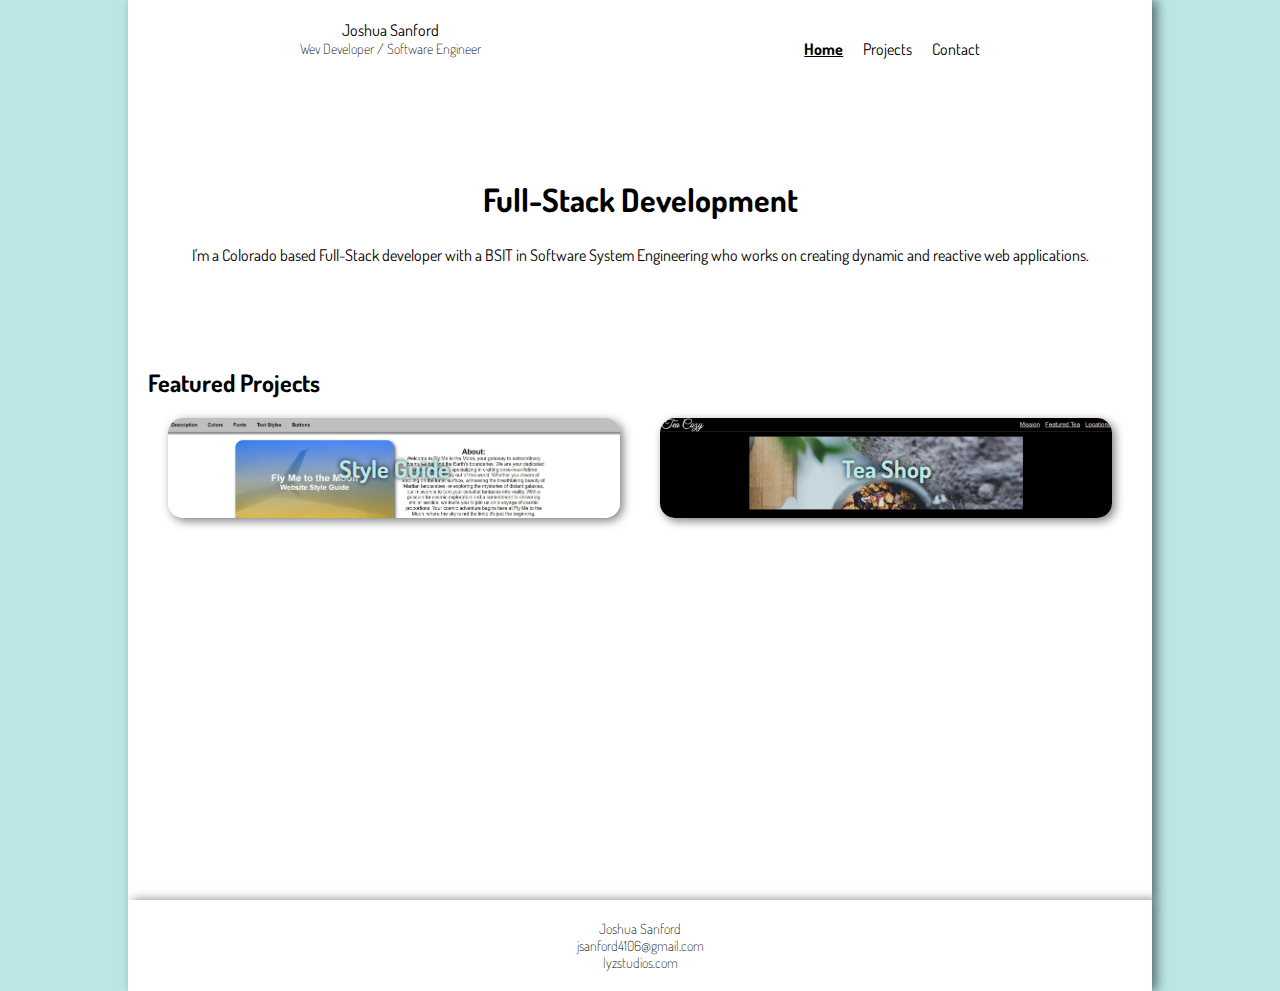
==== index.html @ 5a3188a8 "Add tea shop project" ====
<!DOCTYPE html>
<html lang="en">

<head>
  <meta charset="UTF-8">
  <meta name="viewport" content="width=device-width, initial-scale=1.0">
  <link rel="stylesheet" href="resources/css/style.css" type="text/css">
  <title>Welcome</title>
</head>

<body>
  <main>
    <div class="status-bar">
      <div class="status-bar__logo">
        <p class="text-regular">Joshua Sanford</p>
        <P class="text-small">Wev Developer / Software Engineer</P>
      </div>
      <div class="status-bar__nav">
        <ul>
          <li><a href="#" class="nav-item active">Home</a></li>
          <li><a href="#" class="nav-item">Projects</a></li>
          <li><a href="#" class="nav-item">Contact</a></li>
        </ul>
      </div>
    </div>
    <div class="hero">
      <h1 class="hero__title">Full-Stack Development</h1>
      <p>I'm a Colorado based Full-Stack developer with a BSIT in Software System Engineering who works on creating dynamic and reactive web applications.</p>
    </div>
    <div class="projects">
      <h2>Featured Projects</h2>
      <div class="projects__container">
        <div class="card-container">
          <a class="card__link card__style-guide" href="https://lyzboy.github.io/styleGuide/index.html" target="_blank" rel="noopener">Style Guide</a>
        </div>
        <div class="card-container">
          <a class="card__link card__tea-shop" href="https://lyzboy.github.io/teaShop/index.html" target="_blank" rel="noopener">Tea Shop</a>
        </div>
      </div>
    </div>
  </main>
  <footer>
    <ul>
      <li>Joshua Sanford</li>
      <li>jsanford4106@gmail.com</li>
      <li>lyzstudios.com</li>
    </ul>
  </footer>
</body>

</html>
---- resources/css/style.css ----
@import url('https://fonts.googleapis.com/css2?family=Dosis:wght@200;400;700&display=swap');

/* Reset */
* {
  margin: 0;
  padding: 0;
  box-sizing: border-box;
}

/* Global */

body {
    background-color: rgb(186, 230, 230);
    font-family: 'Dosis', sans-serif;
    font-size: 16px;
}

main {
    margin: 0 auto;
    width: 80%;
    background-color: white;    
    padding: 20px;
    box-shadow: 5px 0px 10px rgba(0, 0, 0, 0.5);
    display: flex;
    flex-direction: column;
    min-height: 100vh;
}
footer {
    background-color: white;
    padding: 20px;
    text-align: center;
    font-size: 14px;
    font-weight: 200;
    width: 80%;
    margin: 0 auto;
    box-shadow: 5px 0px 10px rgba(0, 0, 0, 0.5);
}

footer li {
    list-style: none;
}

.text-regular {
    font-weight: 400;
    font-size: 16px;
}

.text-small {
    font-weight: 200;
    font-size: 14px;
}

.nav-item.active {
    font-weight: 700;
    text-decoration: underline;
}

/* Status Bar */
.status-bar {
    display: flex;
    justify-content: space-around;
    flex-wrap: wrap;
    margin-bottom: 20px;
    align-items: center;
}

.status-bar__logo {
    display: flex;
    flex-direction: column;
    align-items: center;
    margin-bottom: 20px;;
}

.status-bar ul {
    display: flex;
    list-style: none;
    justify-content: flex-end;
}

.status-bar ul li {
    margin-left: 20px;
}

.nav-item, .nav-item:visited {
    text-decoration: none;
    color: black;
    cursor: pointer;
}

.nav-item:hover:not(.active) {
    text-decoration: underline;
}

/* Hero */
.hero {
    display: flex;
    flex-direction: column;
    justify-content: center;
    align-items: center;
    height: 250px;
    text-align: center;
    margin-bottom: 20px;
}

.hero__title{
    margin-bottom: 25px;
}

/* Projects */

.projects {
    display: flex;
    flex-direction: column;
}

.projects__container {
    display: flex;
    flex-direction: row;
    justify-content: space-evenly;
    align-items: center;
    margin-bottom: 20px;
    flex-wrap: wrap;
}
.card-container{
    display: flex;
    flex-wrap: wrap;
    justify-content: space-evenly;
    flex: 1 1 200px;
}


.card__link {
    text-decoration: none;
    color: black;
    cursor: pointer;
    display: flex;
    flex-direction: column;
    justify-content: center;
    height: 100px;
    flex-grow: 1;
    text-align: center;
    margin: 20px;
    background-repeat: no-repeat;
    background-size: cover;
    background-position: top;
    border-radius: 15px;
    color: rgb(186, 230, 230);
    font-weight: 700;
    font-size: 24px;
    text-shadow: 0px 0px 5px rgba(0, 0, 0, 1);
    box-shadow: 3px 3px 10px rgba(0, 0, 0, 0.5);
}

.card__style-guide {
    background-image: url("../imgs/StyleGuide.jpg");
}

.card__tea-shop {
    background-image: url("../imgs/teaShop.png");
}
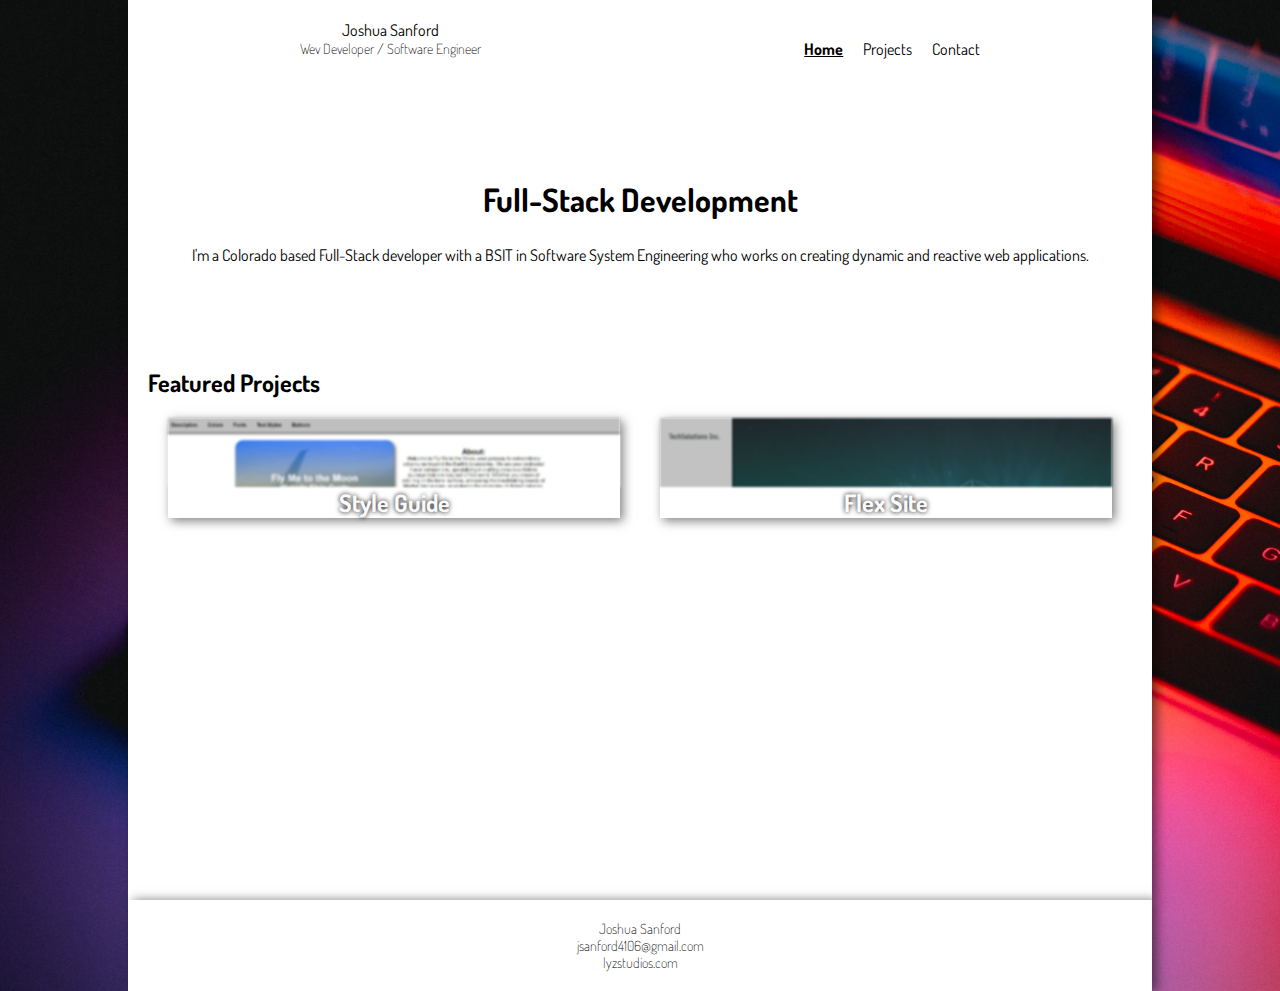
==== commit 5cf80839: "Finish flex site. Add link in main index" ====
--- a/index.html
+++ b/index.html
@@ -34,7 +34,7 @@
           <a class="card__link card__style-guide" href="https://lyzboy.github.io/styleGuide/index.html" target="_blank" rel="noopener">Style Guide</a>
         </div>
         <div class="card-container">
-          <a class="card__link card__tea-shop" href="https://lyzboy.github.io/teaShop/index.html" target="_blank" rel="noopener">Tea Shop</a>
+          <a class="card__link card__flex-site" href="https://lyzboy.github.io/flexBusiness/index.html" target="_blank" rel="noopener">Flex Site</a>
         </div>
       </div>
     </div>
--- a/resources/css/style.css
+++ b/resources/css/style.css
@@ -1,4 +1,4 @@
-@import url('https://fonts.googleapis.com/css2?family=Dosis:wght@200;400;700&display=swap');
+@import url("https://fonts.googleapis.com/css2?family=Dosis:wght@200;400;700&display=swap");
 
 /* Reset */
 * {
@@ -10,151 +10,203 @@
 /* Global */
 
 body {
-    background-color: rgb(186, 230, 230);
-    font-family: 'Dosis', sans-serif;
-    font-size: 16px;
+  background: url("../imgs/andras-vas-Bd7gNnWJBkU-unsplash.jpg") no-repeat
+    center/cover fixed;
+  font-family: "Dosis", sans-serif;
+  font-size: 16px;
 }
 
 main {
-    margin: 0 auto;
-    width: 80%;
-    background-color: white;    
-    padding: 20px;
-    box-shadow: 5px 0px 10px rgba(0, 0, 0, 0.5);
-    display: flex;
-    flex-direction: column;
-    min-height: 100vh;
+  margin: 0 auto;
+  width: 80%;
+  background-color: white;
+  padding: 20px;
+  box-shadow: 5px 0px 10px rgba(0, 0, 0, 0.5);
+  display: flex;
+  flex-direction: column;
+  min-height: 100vh;
 }
 footer {
-    background-color: white;
-    padding: 20px;
-    text-align: center;
-    font-size: 14px;
-    font-weight: 200;
-    width: 80%;
-    margin: 0 auto;
-    box-shadow: 5px 0px 10px rgba(0, 0, 0, 0.5);
+  background-color: white;
+  padding: 20px;
+  text-align: center;
+  font-size: 14px;
+  font-weight: 200;
+  width: 80%;
+  margin: 0 auto;
+  box-shadow: 5px 0px 10px rgba(0, 0, 0, 0.5);
 }
 
 footer li {
-    list-style: none;
+  list-style: none;
 }
 
 .text-regular {
-    font-weight: 400;
-    font-size: 16px;
+  font-weight: 400;
+  font-size: 16px;
 }
 
 .text-small {
-    font-weight: 200;
-    font-size: 14px;
+  font-weight: 200;
+  font-size: 14px;
 }
 
 .nav-item.active {
-    font-weight: 700;
-    text-decoration: underline;
+  font-weight: 700;
+  text-decoration: underline;
 }
 
 /* Status Bar */
 .status-bar {
-    display: flex;
-    justify-content: space-around;
-    flex-wrap: wrap;
-    margin-bottom: 20px;
-    align-items: center;
+  display: flex;
+  justify-content: space-around;
+  flex-wrap: wrap;
+  margin-bottom: 20px;
+  align-items: center;
 }
 
 .status-bar__logo {
-    display: flex;
-    flex-direction: column;
-    align-items: center;
-    margin-bottom: 20px;;
+  display: flex;
+  flex-direction: column;
+  align-items: center;
+  margin-bottom: 20px;
 }
 
 .status-bar ul {
-    display: flex;
-    list-style: none;
-    justify-content: flex-end;
+  display: flex;
+  list-style: none;
+  justify-content: flex-end;
 }
 
 .status-bar ul li {
-    margin-left: 20px;
-}
-
-.nav-item, .nav-item:visited {
-    text-decoration: none;
-    color: black;
-    cursor: pointer;
+  margin-left: 20px;
+}
+
+.nav-item,
+.nav-item:visited {
+  text-decoration: none;
+  color: black;
+  cursor: pointer;
 }
 
 .nav-item:hover:not(.active) {
-    text-decoration: underline;
+  text-decoration: underline;
 }
 
 /* Hero */
 .hero {
-    display: flex;
-    flex-direction: column;
-    justify-content: center;
-    align-items: center;
-    height: 250px;
-    text-align: center;
-    margin-bottom: 20px;
-}
-
-.hero__title{
-    margin-bottom: 25px;
+  display: flex;
+  flex-direction: column;
+  justify-content: center;
+  align-items: center;
+  height: 250px;
+  text-align: center;
+  margin-bottom: 20px;
+}
+
+.hero__title {
+  margin-bottom: 25px;
 }
 
 /* Projects */
 
 .projects {
-    display: flex;
-    flex-direction: column;
+  display: flex;
+  flex-direction: column;
 }
 
 .projects__container {
-    display: flex;
-    flex-direction: row;
-    justify-content: space-evenly;
-    align-items: center;
-    margin-bottom: 20px;
-    flex-wrap: wrap;
-}
-.card-container{
-    display: flex;
-    flex-wrap: wrap;
-    justify-content: space-evenly;
-    flex: 1 1 200px;
-}
-
+  display: flex;
+  flex-direction: row;
+  justify-content: space-evenly;
+  align-items: center;
+  margin-bottom: 20px;
+  flex-wrap: wrap;
+}
+.card-container {
+  display: flex;
+  flex-wrap: wrap;
+  justify-content: space-evenly;
+  flex: 1 1 200px;
+}
 
 .card__link {
-    text-decoration: none;
-    color: black;
-    cursor: pointer;
-    display: flex;
-    flex-direction: column;
-    justify-content: center;
-    height: 100px;
-    flex-grow: 1;
-    text-align: center;
-    margin: 20px;
-    background-repeat: no-repeat;
-    background-size: cover;
-    background-position: top;
-    border-radius: 15px;
-    color: rgb(186, 230, 230);
-    font-weight: 700;
-    font-size: 24px;
-    text-shadow: 0px 0px 5px rgba(0, 0, 0, 1);
-    box-shadow: 3px 3px 10px rgba(0, 0, 0, 0.5);
-}
-
-.card__style-guide {
+  text-decoration: none;
+  color: black;
+  cursor: pointer;
+  display: flex;
+  flex-direction: column;
+  justify-content: center;
+  height: 100px;
+  flex-grow: 1;
+  text-align: center;
+  margin: 20px;
+  /* border-radius: 15px; */
+  color: #fafafa;
+  font-weight: 700;
+  font-size: 24px;
+  text-shadow: 0px 0px 5px rgba(0, 0, 0, 1);
+  box-shadow: 3px 3px 10px rgba(0, 0, 0, 0.5);
+  background: transparent;
+  transition: all 0.4s;
+}
+
+/* .card__style-guide {
     background-image: url("../imgs/StyleGuide.jpg");
-}
-
-.card__tea-shop {
-    background-image: url("../imgs/teaShop.png");
-}+} */
+
+.card__style-guide:before {
+  content: "";
+  width: 100%;
+  height: 100%;
+  background-image: url("../imgs/StyleGuide.jpg");
+  background-repeat: no-repeat;
+  background-size: cover;
+  background-position: top;
+
+  filter: blur(1px);
+  -moz-filter: blur(1px);
+  -webkit-filter: blur(1px);
+  -o-filter: blur(1px);
+  -webkit-clip-path: inset(1);
+  clip-path: inset(1);
+}
+
+.card__tea-shop:before {
+  content: "";
+  width: 100%;
+  height: 100%;
+  background-image: url("../imgs/teaShop.jpg");
+  background-repeat: no-repeat;
+  background-size: cover;
+  background-position: top;
+
+  filter: blur(1px);
+  -moz-filter: blur(1px);
+  -webkit-filter: blur(1px);
+  -o-filter: blur(1px);
+  -webkit-clip-path: inset(1);
+  clip-path: inset(1);
+}
+
+.card__flex-site:before {
+  content: "";
+  width: 100%;
+  height: 100%;
+  background-image: url("../imgs/flex_site.jpg");
+  background-repeat: no-repeat;
+  background-size: cover;
+  background-position: top;
+
+  filter: blur(1px);
+  -moz-filter: blur(1px);
+  -webkit-filter: blur(1px);
+  -o-filter: blur(1px);
+  -webkit-clip-path: inset(1);
+  clip-path: inset(1);
+}
+
+.card__link:hover {
+  transform: scale(1.05);
+  box-shadow: 0px 10px 10px rgba(0, 0, 0, 0.3);
+}
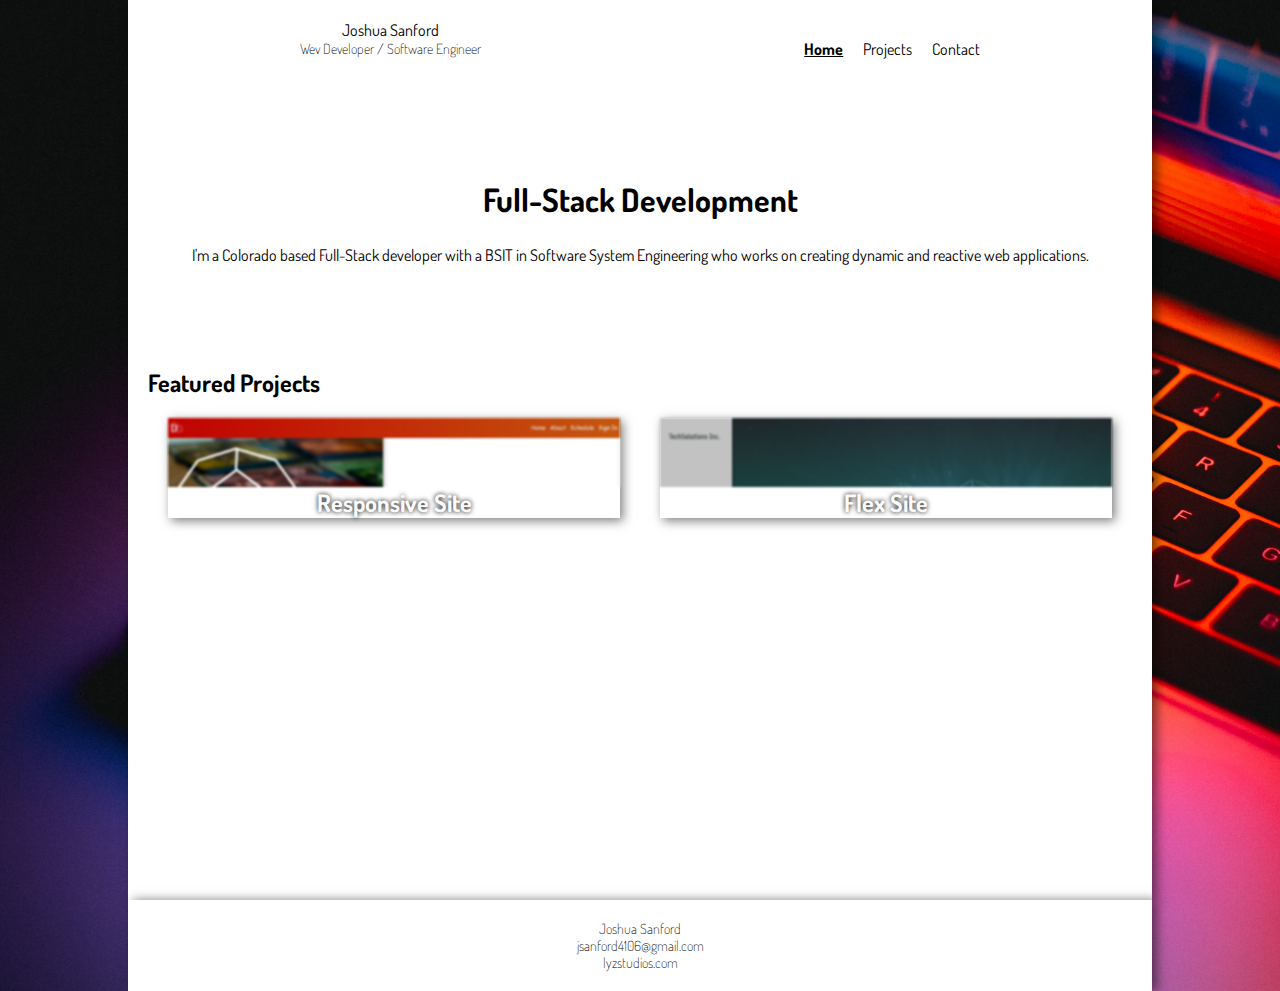
==== commit 3a5f18d6: "update main index with new responsive site link" ====
--- a/index.html
+++ b/index.html
@@ -31,7 +31,7 @@
       <h2>Featured Projects</h2>
       <div class="projects__container">
         <div class="card-container">
-          <a class="card__link card__style-guide" href="https://lyzboy.github.io/styleGuide/index.html" target="_blank" rel="noopener">Style Guide</a>
+          <a class="card__link card__responsive-site" href="https://lyzboy.github.io/responsiveSite/index.html" target="_blank" rel="noopener">Responsive Site</a>
         </div>
         <div class="card-container">
           <a class="card__link card__flex-site" href="https://lyzboy.github.io/flexBusiness/index.html" target="_blank" rel="noopener">Flex Site</a>
--- a/resources/css/style.css
+++ b/resources/css/style.css
@@ -155,28 +155,11 @@
     background-image: url("../imgs/StyleGuide.jpg");
 } */
 
-.card__style-guide:before {
+.card__responsive-site:before {
   content: "";
   width: 100%;
   height: 100%;
-  background-image: url("../imgs/StyleGuide.jpg");
-  background-repeat: no-repeat;
-  background-size: cover;
-  background-position: top;
-
-  filter: blur(1px);
-  -moz-filter: blur(1px);
-  -webkit-filter: blur(1px);
-  -o-filter: blur(1px);
-  -webkit-clip-path: inset(1);
-  clip-path: inset(1);
-}
-
-.card__tea-shop:before {
-  content: "";
-  width: 100%;
-  height: 100%;
-  background-image: url("../imgs/teaShop.jpg");
+  background-image: url("../imgs/dices.jpg");
   background-repeat: no-repeat;
   background-size: cover;
   background-position: top;
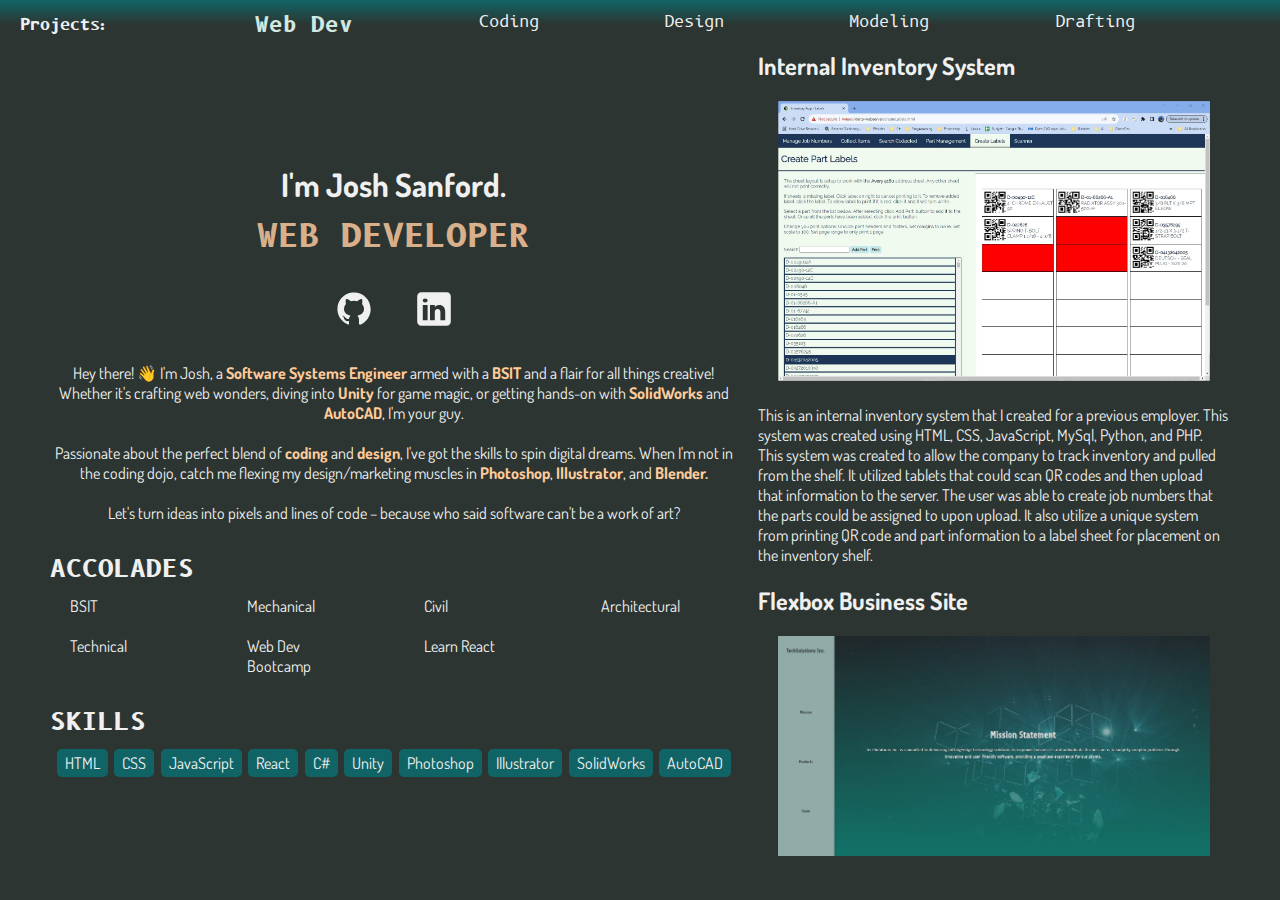
==== commit bceb08e9: "Add new index" ====
--- a/index.html
+++ b/index.html
@@ -4,48 +4,142 @@
 <head>
   <meta charset="UTF-8">
   <meta name="viewport" content="width=device-width, initial-scale=1.0">
-  <link rel="stylesheet" href="resources/css/style.css" type="text/css">
-  <title>Welcome</title>
+  <link rel="stylesheet" href="styles.css" type="text/css">
+  <title>Josh Sanford</title>
 </head>
 
 <body>
+  <nav>
+    <p>Projects:</p>
+    <ul>
+      <li><a href="#" id="btn_webDev" class="nav-selected">Web Dev</a></li>
+      <li><a href="#" id="btn_coding">Coding</a></li>
+      <li><a href="#" id="btn_design">Design</a></li>
+      <li><a href="#" id="btn_modeling">Modeling</a></li>
+      <li><a href="#" id="btn_drafting">Drafting</a></li>
+    </ul>
+  </nav>
   <main>
-    <div class="status-bar">
-      <div class="status-bar__logo">
-        <p class="text-regular">Joshua Sanford</p>
-        <P class="text-small">Wev Developer / Software Engineer</P>
-      </div>
-      <div class="status-bar__nav">
-        <ul>
-          <li><a href="#" class="nav-item active">Home</a></li>
-          <li><a href="#" class="nav-item">Projects</a></li>
-          <li><a href="#" class="nav-item">Contact</a></li>
-        </ul>
-      </div>
-    </div>
-    <div class="hero">
-      <h1 class="hero__title">Full-Stack Development</h1>
-      <p>I'm a Colorado based Full-Stack developer with a BSIT in Software System Engineering who works on creating dynamic and reactive web applications.</p>
-    </div>
-    <div class="projects">
-      <h2>Featured Projects</h2>
-      <div class="projects__container">
-        <div class="card-container">
-          <a class="card__link card__responsive-site" href="https://lyzboy.github.io/responsiveSite/index.html" target="_blank" rel="noopener">Responsive Site</a>
-        </div>
-        <div class="card-container">
-          <a class="card__link card__flex-site" href="https://lyzboy.github.io/flexBusiness/index.html" target="_blank" rel="noopener">Flex Site</a>
+    <section>
+      <div id="accolade_expansion" class="hide">
+        <button id="accolade__exit">X</button>
+        <div id="accolade_expansion__content">
+          <h2>BSIT - Software Systems Engineering</h2>
+          <p>Graduated with honors from Colorado Technical University with a Bachelor of Science in Information Technology with a focus on Software Systems Engineering.</p>
+          <p>Magna Cum Laude</p>
         </div>
       </div>
-    </div>
+      <article>
+        <div id="about">
+          <div id="about__header">
+            <h1>I'm <span>Josh Sanford</span>.</h1>
+            <p id="about__header__job-titles">Web Developer</p>
+          </div>
+          <div id="about__contact">
+            <a href="https://github.com/lyzboy" target="_blank" rel="noopener noreferrer">
+              <svg xmlns="http://www.w3.org/2000/svg" x="0px" y="0px" viewBox="0 0 24 24">
+                <path d="M10.9,2.1c-4.6,0.5-8.3,4.2-8.8,8.7c-0.5,4.7,2.2,8.9,6.3,10.5C8.7,21.4,9,21.2,9,20.8v-1.6c0,0-0.4,0.1-0.9,0.1 c-1.4,0-2-1.2-2.1-1.9c-0.1-0.4-0.3-0.7-0.6-1C5.1,16.3,5,16.3,5,16.2C5,16,5.3,16,5.4,16c0.6,0,1.1,0.7,1.3,1c0.5,0.8,1.1,1,1.4,1 c0.4,0,0.7-0.1,0.9-0.2c0.1-0.7,0.4-1.4,1-1.8c-2.3-0.5-4-1.8-4-4c0-1.1,0.5-2.2,1.2-3C7.1,8.8,7,8.3,7,7.6C7,7.2,7,6.6,7.3,6 c0,0,1.4,0,2.8,1.3C10.6,7.1,11.3,7,12,7s1.4,0.1,2,0.3C15.3,6,16.8,6,16.8,6C17,6.6,17,7.2,17,7.6c0,0.8-0.1,1.2-0.2,1.4 c0.7,0.8,1.2,1.8,1.2,3c0,2.2-1.7,3.5-4,4c0.6,0.5,1,1.4,1,2.3v2.6c0,0.3,0.3,0.6,0.7,0.5c3.7-1.5,6.3-5.1,6.3-9.3 C22,6.1,16.9,1.4,10.9,2.1z"></path>
+              </svg></a>
+            <a href="https://www.linkedin.com/in/joshua-sanford-98619085/" target="_blank" rel="noopener noreferrer">
+              <svg xmlns="http://www.w3.org/2000/svg" x="0px" y="0px" viewBox="0 0 50 50">
+                <path d="M41,4H9C6.24,4,4,6.24,4,9v32c0,2.76,2.24,5,5,5h32c2.76,0,5-2.24,5-5V9C46,6.24,43.76,4,41,4z M17,20v19h-6V20H17z M11,14.47c0-1.4,1.2-2.47,3-2.47s2.93,1.07,3,2.47c0,1.4-1.12,2.53-3,2.53C12.2,17,11,15.87,11,14.47z M39,39h-6c0,0,0-9.26,0-10 c0-2-1-4-3.5-4.04h-0.08C27,24.96,26,27.02,26,29c0,0.91,0,10,0,10h-6V20h6v2.56c0,0,1.93-2.56,5.81-2.56 c3.97,0,7.19,2.73,7.19,8.26V39z"></path>
+              </svg>
+            </a>
+          </div>
+          <div id="about__description">
+            <p>Hey there! 👋 I'm Josh, a <span class="bold-text">Software Systems Engineer</span> armed with a <span class="bold-text">BSIT</span> and a flair for all things creative! Whether it's crafting web wonders, diving into <span class="bold-text">Unity</span> for game magic, or getting hands-on with <span class="bold-text">SolidWorks</span> and <span class="bold-text">AutoCAD</span>, I'm your guy.</p>
+            <br />
+            <p>Passionate about the perfect blend of <span class="bold-text">coding</span> and <span class="bold-text">design</span>, I've got the skills to spin digital dreams. When I'm not in the coding dojo, catch me flexing my design/marketing muscles in <span class="bold-text">Photoshop</span>, <span class="bold-text">Illustrator</span>, and <span class="bold-text">Blender<span class="bold-text"></span>.</p>
+            <br />
+            <p>Let's turn ideas into pixels and lines of code – because who said software can't be a work of art?</p>
+          </div>
+        </div>
+        <div id="certificates">
+          <h2 class="container-title">accolades</h2>
+          <ul class="row-list">
+            <li class="row-list__item" id="bsit">BSIT</li>
+            <li class="row-list__item" id="mechanical">Mechanical</li>
+            <li class="row-list__item" id="civil">Civil</li>
+            <li class="row-list__item" id="architectural">Architectural</li>
+            <li class="row-list__item" id="techincal">Technical</li>
+            <li class="row-list__item" id="webDevBootcamp">Web Dev Bootcamp</li>
+            <li class="row-list__item" id="learnReact">Learn React</li>
+          </ul>
+        </div>
+        <div id="skills">
+          <h2 class="container-title">Skills</h2>
+          <ul>
+            <li class="badge">HTML</li>
+            <li class="badge">CSS</li>
+            <li class="badge">JavaScript</li>
+            <li class="badge">React</li>
+            <li class="badge">C#</li>
+            <li class="badge">Unity</li>
+            <li class="badge">Photoshop</li>
+            <li class="badge">Illustrator</li>
+            <li class="badge">SolidWorks</li>
+            <li class="badge">AutoCAD</li>
+          </ul>
+        </div>
+      </article>
+    </section>
+    <section id="projects_scroll">
+      <div id="animation-element">
+      </div>
+      <div id="project_animation"></div>
+      <div id="projects">
+        <div class="project">
+          <div class="project__header">
+            <h2>Internal Inventory System</h2>
+          </div>
+          <div class="project__img">
+            <img src="/imgs/createLabels.jpg">
+          </div>
+          <div class="project__description">
+            <p>This is an internal inventory system that I created for a previous employer. This system was created using HTML, CSS, JavaScript, MySql, Python, and PHP. This system was created to allow the company to track inventory and pulled from the shelf. It utilized tablets that could scan QR codes and then upload that information to the server. The user was able to create job numbers that the parts could be assigned to upon upload. It also utilize a unique system from printing QR code and part information to a label sheet for placement on the inventory shelf.</p>
+          </div>
+        </div>
+        <div class="project">
+          <div class="project__header">
+            <h2>Flexbox Business Site</h2>
+          </div>
+          <div class="project__img">
+            <img src="/imgs/flexSite.jpg">
+          </div>
+          <div class="project__description">
+            <p>In this project I focused on using flex box to creating a website using solely flexbox vs grid. I used a responsive design to adjust the site based on the screen size.</p>
+            <a href="https://lyzboy.github.io/flexBusiness/index.html" target="_blank">Visit the site</a>
+          </div>
+        </div>
+        <div class="project">
+          <div class="project__header">
+            <h2>Responsive Business Site</h2>
+          </div>
+          <div class="project__img">
+            <img src="/imgs/responsiveSite.jpg">
+          </div>
+          <div class="project__description">
+            <p>In this project I focused on ensuring a dynamic website that is responsive to display a functional user interface at all display sizes. I used a responsive design to adjust the site based on the screen size.</p>
+            <a href="https://lyzboy.github.io/responsiveSite/index.html" target="_blank">Visit the site</a>
+          </div>
+        </div>
+        <div class="project">
+          <div class="project__header">
+            <h2>WH Power Solutions Website</h2>
+          </div>
+          <div class="project__img">
+            <img src="/imgs/WhPowerSolutions_screenshot.jpg">
+          </div>
+          <div class="project__description">
+            <p>This website was created for WH Power Solutions, a division of Watson Hopper, Inc. This website was created using Wordpress, Elegant Theme's Divi, and custom CSS. I was tasked with creating a website that was easy to navigate and provided a clean and professional look as well as a logo for the division. Many of the other projects I have worked on are also featured on this website.</p>
+            <a href="https://whpowersolutions.com" target="_blank">Visit the site</a>
+          </div>
+        </div>
+      </div>
+    </section>
   </main>
-  <footer>
-    <ul>
-      <li>Joshua Sanford</li>
-      <li>jsanford4106@gmail.com</li>
-      <li>lyzstudios.com</li>
-    </ul>
-  </footer>
 </body>
 
+<script src="script.js"></script>
+
 </html>--- a/styles.css
+++ b/styles.css
@@ -0,0 +1,331 @@
+@import url("https://fonts.googleapis.com/css2?family=B612+Mono:wght@400;700&family=Dosis:wght@300;400;700&display=swap");
+
+:root {
+    --color-black: #2c3531;
+    --color-green: #116466;
+    --color-brown: #d9b08c;
+    --color-tan: #ffcb9a;
+    --color-olive: #d1e8e2;
+    --color-olive-rgb: 209, 232, 226;
+    --color-white: #f0f0f0;
+
+    --font-primary: "Dosis", sans-serif;
+    --font-secondary: "B612 Mono", monospace;
+}
+
+/* reset */
+* {
+    margin: 0;
+    padding: 0;
+    box-sizing: border-box;
+}
+
+html {
+    font-size: 62.5%;
+}
+
+body {
+    font-size: 1.6rem;
+    font-family: var(--font-primary);
+    background-color: var(--color-black);
+    color: var(--color-white);
+    height: 100vh;
+}
+
+h1 {
+    font-size: 3.2rem;
+}
+
+h2 {
+    font-size: 2.4rem;
+}
+
+section:last-child {
+    margin-left: 2rem;
+    overflow-y: auto;
+    height: 90vh;
+    width: 100rem;
+    position: relative;
+}
+
+section:last-child::-webkit-scrollbar-track {
+    border: 1px solid #000;
+    padding: 2px 0;
+    background-color: var(--color-green);
+}
+
+section:last-child::-webkit-scrollbar {
+    width: 10px;
+}
+
+section:last-child::-webkit-scrollbar-thumb {
+    border-radius: 10px;
+    box-shadow: inset 0 0 6px rgba(0, 0, 0, 0.3);
+    background-color: var(--color-tan);
+    border: 1px solid #000;
+}
+
+#accolade_expansion {
+    position: absolute;
+    top: 0rem;
+    left: 0rem;
+    height: 100vh;
+    width: 100vw;
+    background-color: var(--color-green);
+    padding: 2rem;
+    border-radius: 5px;
+    z-index: 10;
+    display: flex;
+    flex-direction: column;
+    justify-content: center;
+    align-items: center;
+    transform: scale(0);
+}
+
+#accolade_expansion__content {
+    display: flex;
+    flex-direction: column;
+    justify-content: center;
+    align-items: center;
+    width: 80%;
+    height: 80%;
+    overflow-y: auto;
+}
+
+#accolade__exit {
+    position: absolute;
+    right: 10px;
+    top: 10px;
+    width: 3rem;
+    height: 3rem;
+    font-weight: 700;
+    color: var(--color-green);
+    background-color: var(--color-brown);
+}
+
+.accoladeImg {
+    width: 100%;
+    height: auto;
+    justify-self: center;
+    overflow: hidden;
+    display: flex;
+    justify-content: center;
+    align-items: center;
+    padding: 2rem;
+}
+
+.accoladeImg img {
+    width: auto;
+    height: 100%;
+    border: solid 5px var(--color-tan);
+    border-radius: 1rem;
+}
+
+.accolade__heading {
+    font-family: var(--font-secondary);
+    font-size: 1.8rem;
+    font-weight: 700;
+    color: var(--color-brown);
+    text-transform: uppercase;
+}
+
+.show {
+    visibility: visible;
+}
+
+.hide {
+    visibility: hidden;
+}
+
+nav {
+    display: flex;
+    justify-content: flex-start;
+    align-items: center;
+    height: 5rem;
+    padding: 0 2rem;
+    color: var(--color-white);
+    font-family: var(--font-secondary);
+    background: linear-gradient(
+        var(--color-green),
+        var(--color-black),
+        var(--color-black)
+    );
+}
+
+nav p {
+    margin-right: 2rem;
+    font-weight: 700;
+}
+
+nav ul {
+    display: flex;
+    justify-content: space-evenly;
+    list-style: none;
+    flex: 2 2;
+}
+
+nav a {
+    text-decoration: none;
+    color: var(--color-white);
+    transition: all 0.3s ease-in-out;
+}
+
+nav a:hover {
+    color: var(--color-olive);
+    font-weight: 700;
+    font-size: 1.3em;
+}
+
+.nav-selected {
+    color: var(--color-olive);
+    font-weight: 700;
+    font-size: 1.3em;
+}
+
+nav a:active {
+    color: var(--color-white);
+}
+
+main {
+    display: flex;
+    flex-direction: row;
+    align-items: center;
+    justify-content: center;
+    margin: 0 5rem;
+}
+
+#theme {
+    font-weight: 700;
+    font-size: 1.8;
+    display: flex;
+    flex-direction: row;
+    margin-bottom: 1rem;
+}
+
+.theme_btn:hover {
+    cursor: pointer;
+}
+
+#about__header {
+    margin: 3rem 0;
+    text-align: center;
+}
+
+#about__header__job-titles {
+    font-family: var(--font-secondary);
+    font-size: 3.2rem;
+    font-weight: 700;
+    color: var(--color-brown);
+    margin: 1rem 0;
+    text-transform: uppercase;
+}
+
+#about__contact {
+    display: flex;
+    justify-content: center;
+    margin-bottom: 3rem;
+}
+
+#about__contact svg {
+    width: 4rem;
+    height: 4rem;
+    fill: var(--color-white);
+    margin: 0 2rem;
+    cursor: pointer;
+    transition: all 0.3s ease-in-out;
+}
+
+#about__contact svg:hover {
+    fill: var(--color-olive);
+    transform: scale(1.2);
+}
+
+#about__description {
+    text-align: center;
+    margin-bottom: 3rem;
+}
+
+.container-title {
+    text-transform: uppercase;
+    margin-bottom: 1rem;
+    font-family: var(--font-secondary);
+}
+
+.row-list {
+    display: grid;
+    grid-template-columns: 1fr 1fr 1fr 1fr;
+    gap: 2rem;
+    margin-bottom: 3rem;
+    max-width: 100%;
+}
+
+.row-list__item {
+    list-style: none;
+    margin: 0 2rem;
+    cursor: pointer;
+    transition: all 0.3s ease-in-out;
+}
+
+.row-list__item:hover {
+    color: var(--color-olive);
+    font-weight: 700;
+    transform: scale(1.2);
+}
+
+.badge {
+    background-color: var(--color-green);
+    color: var(--color-white);
+    padding: 4px 8px;
+    text-align: center;
+    border-radius: 5px;
+}
+
+#skills ul {
+    display: flex;
+    justify-content: space-evenly;
+    flex-direction: row;
+}
+
+#skills li {
+    list-style: none;
+}
+
+.bold-text {
+    font-weight: 700;
+    color: var(--color-tan);
+}
+
+.project__img {
+    overflow: hidden;
+    width: 100%;
+    height: auto;
+    padding: 2rem;
+}
+
+.project__img img {
+    width: 100%;
+    height: auto;
+    transition: all 0.3s ease-in-out;
+}
+
+/* apply a bottom margin of 2rem to all elements of class project except the last element of this type */
+.project:not(:last-child) {
+    margin-bottom: 2rem;
+}
+
+.project a {
+    text-decoration: none;
+    color: var(--color-tan);
+    font-weight: 700;
+}
+
+#animation-element {
+    position: absolute;
+    z-index: 1;
+    width: 100%;
+    height: 100%;
+    background-color: var(--color-green);
+    opacity: 0;
+    border-radius: 10px;
+    visibility: hidden;
+}
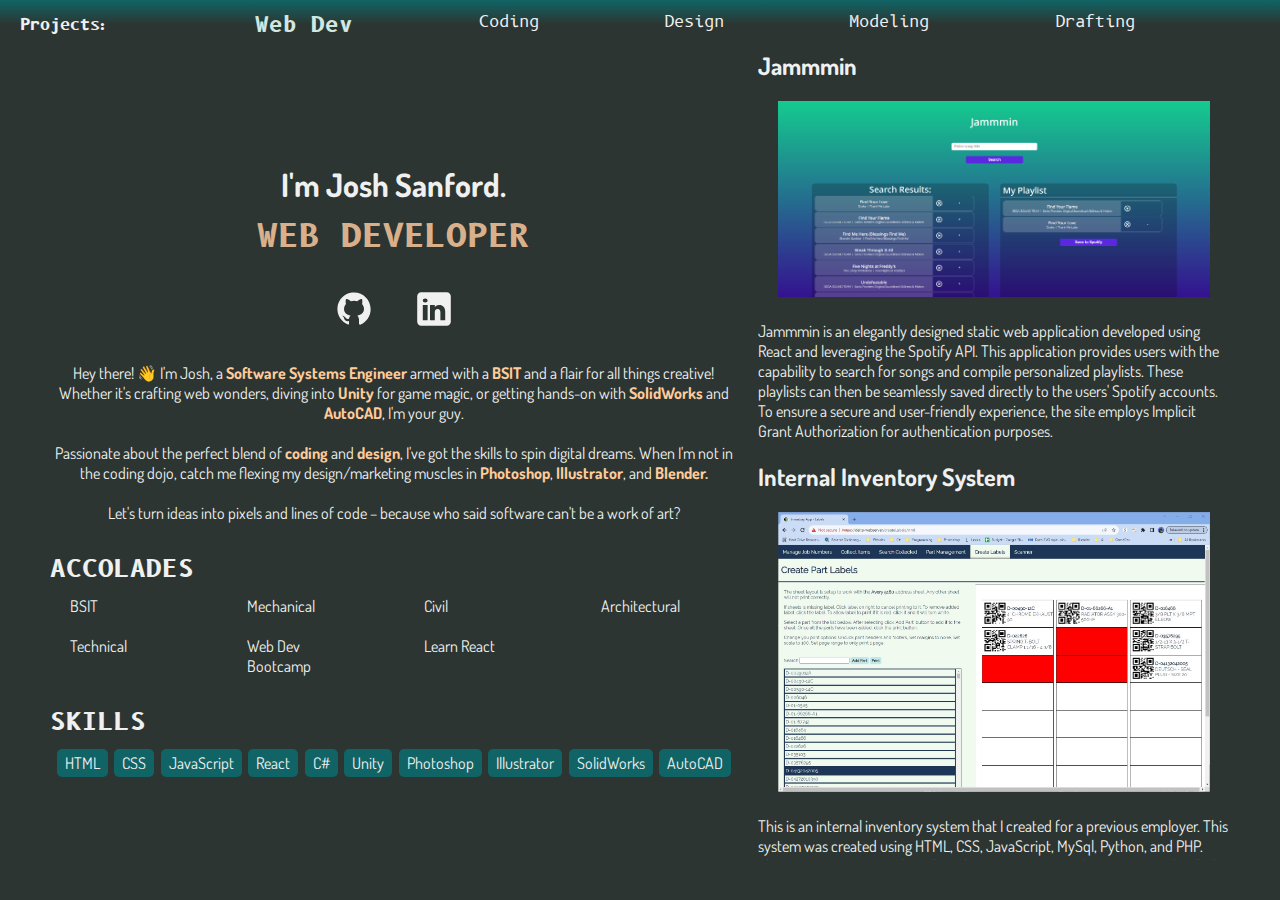
==== commit 1b8ec99e: "Add jammmin to index.html" ====
--- a/index.html
+++ b/index.html
@@ -90,6 +90,17 @@
       <div id="projects">
         <div class="project">
           <div class="project__header">
+            <h2>Jammmin</h2>
+          </div>
+          <div class="project__img">
+            <img src="/imgs/Jammmin.png">
+          </div>
+          <div class="project__description">
+            <p>Jammmin is an elegantly designed static web application developed using React and leveraging the Spotify API. This application provides users with the capability to search for songs and compile personalized playlists. These playlists can then be seamlessly saved directly to the users' Spotify accounts. To ensure a secure and user-friendly experience, the site employs Implicit Grant Authorization for authentication purposes.</p>
+          </div>
+        </div>
+        <div class="project">
+          <div class="project__header">
             <h2>Internal Inventory System</h2>
           </div>
           <div class="project__img">
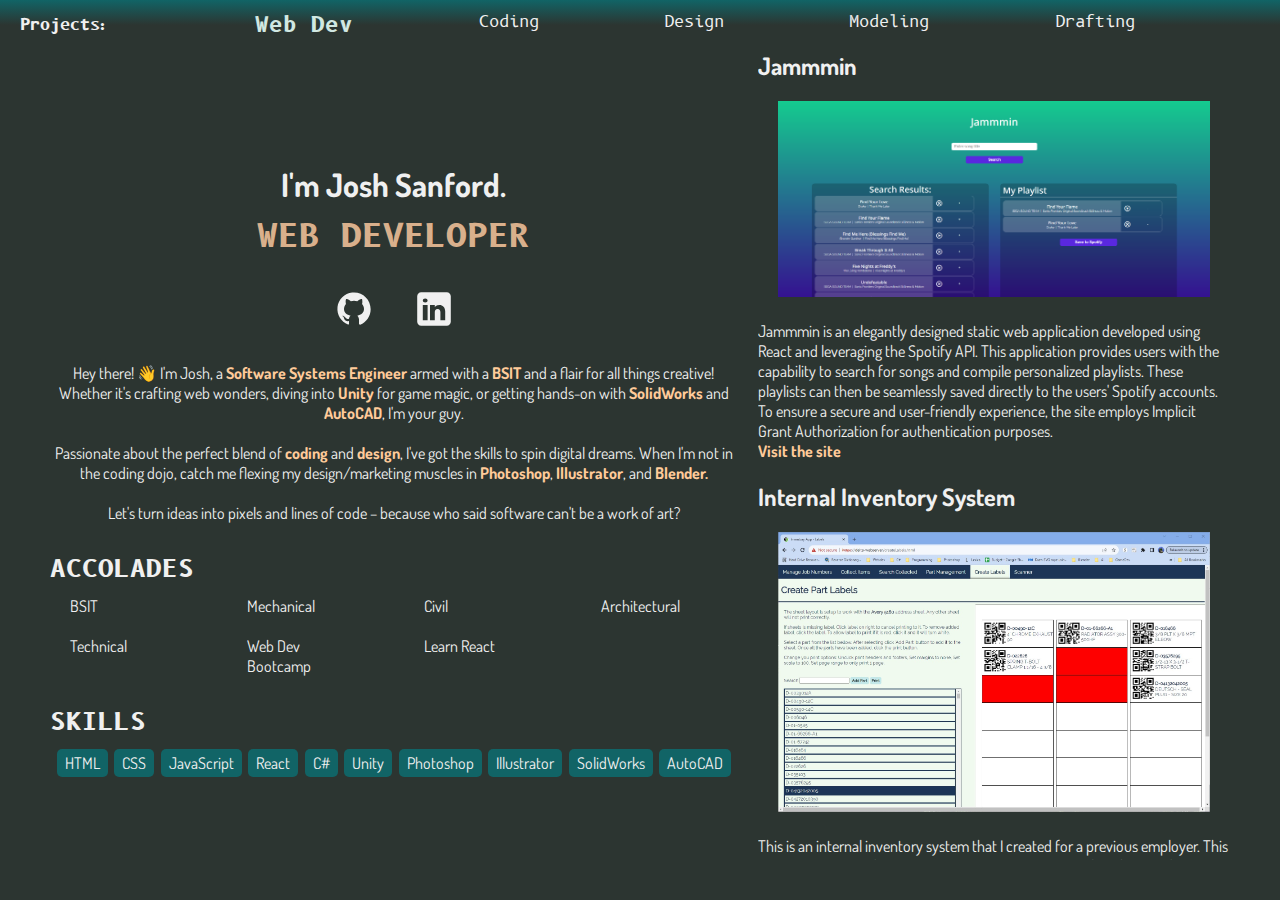
==== commit 92f951ad: "Add jammmin url to index.html" ====
--- a/index.html
+++ b/index.html
@@ -97,6 +97,7 @@
           </div>
           <div class="project__description">
             <p>Jammmin is an elegantly designed static web application developed using React and leveraging the Spotify API. This application provides users with the capability to search for songs and compile personalized playlists. These playlists can then be seamlessly saved directly to the users' Spotify accounts. To ensure a secure and user-friendly experience, the site employs Implicit Grant Authorization for authentication purposes.</p>
+            <a href="https://spotimix.netlify.app" target="_blank">Visit the site</a>
           </div>
         </div>
         <div class="project">
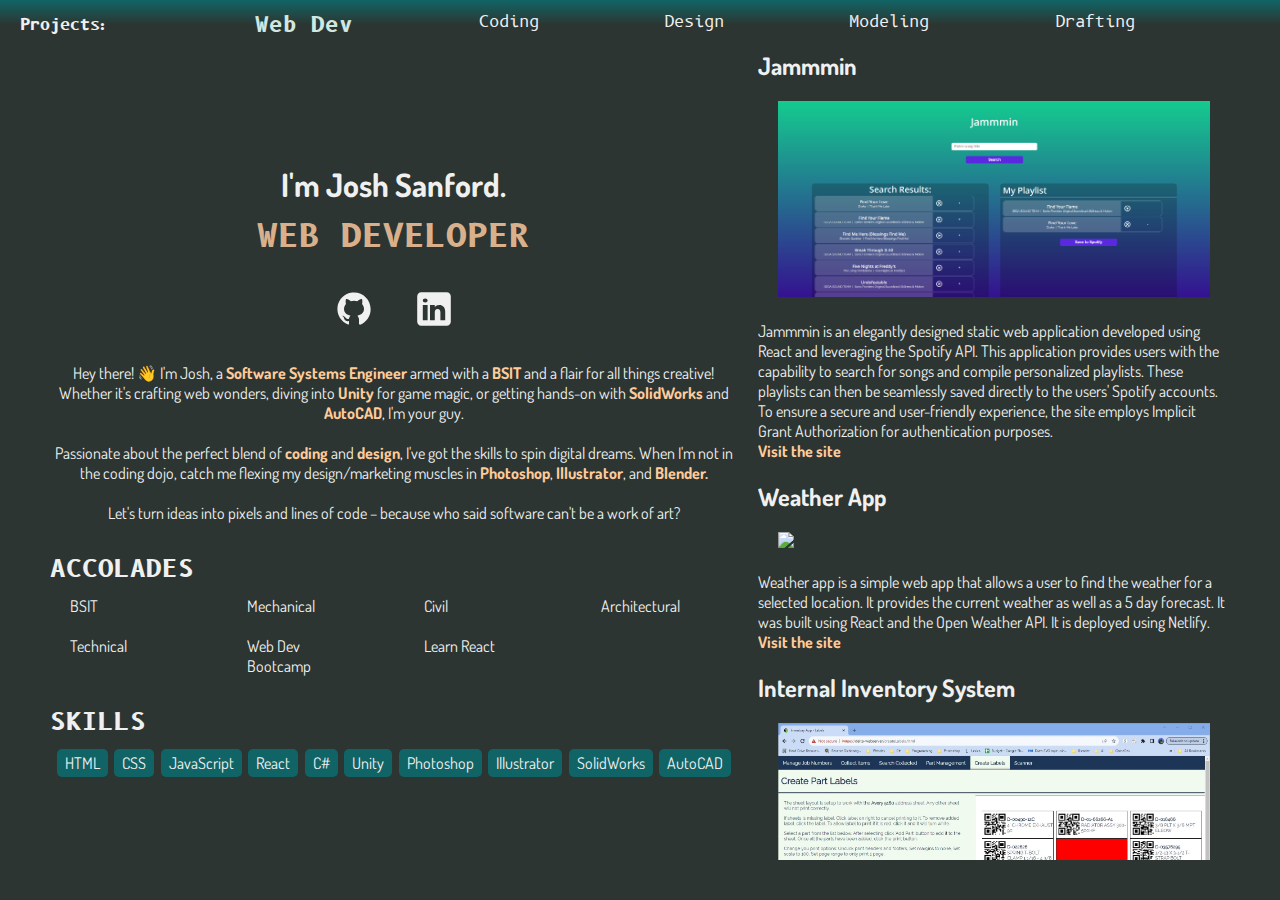
==== commit 662fa7dc: "Add weather app to web dev projects" ====
--- a/index.html
+++ b/index.html
@@ -102,6 +102,18 @@
         </div>
         <div class="project">
           <div class="project__header">
+            <h2>Weather App</h2>
+          </div>
+          <div class="project__img">
+            <img src="/imgs/WeatherApp.png">
+          </div>
+          <div class="project__description">
+            <p>Weather app is a simple web app that allows a user to find the weather for a selected location. It provides the current weather as well as a 5 day forecast. It was built using React and the Open Weather API. It is deployed using Netlify.</p>
+            <a href="https://lyzweather.netlify.app/" target="_blank">Visit the site</a>
+          </div>
+        </div>
+        <div class="project">
+          <div class="project__header">
             <h2>Internal Inventory System</h2>
           </div>
           <div class="project__img">
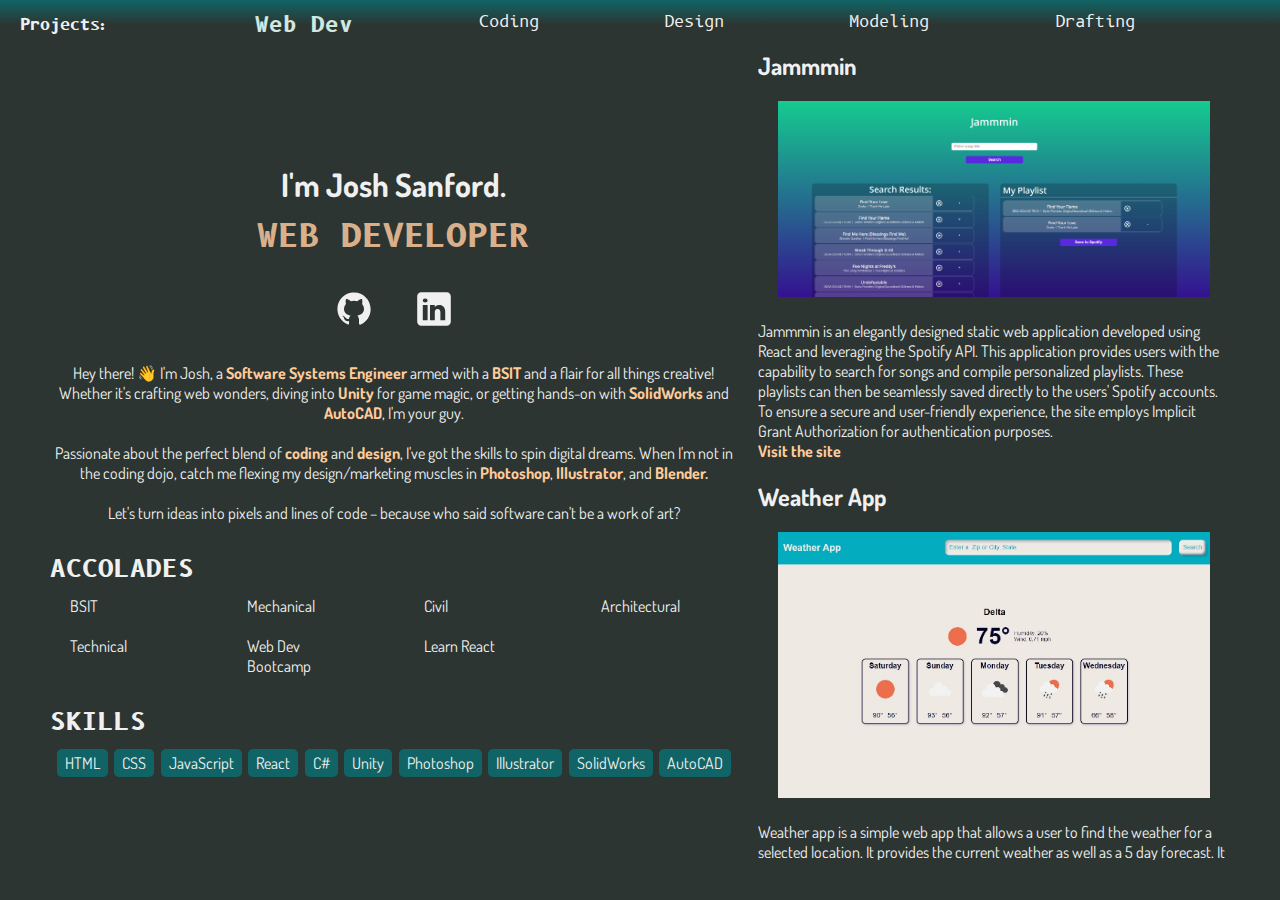
==== commit c2991834: "fix: update weather app image file extension" ====
--- a/index.html
+++ b/index.html
@@ -105,7 +105,7 @@
             <h2>Weather App</h2>
           </div>
           <div class="project__img">
-            <img src="/imgs/WeatherApp.png">
+            <img src="/imgs/WeatherApp.jpg">
           </div>
           <div class="project__description">
             <p>Weather app is a simple web app that allows a user to find the weather for a selected location. It provides the current weather as well as a 5 day forecast. It was built using React and the Open Weather API. It is deployed using Netlify.</p>
